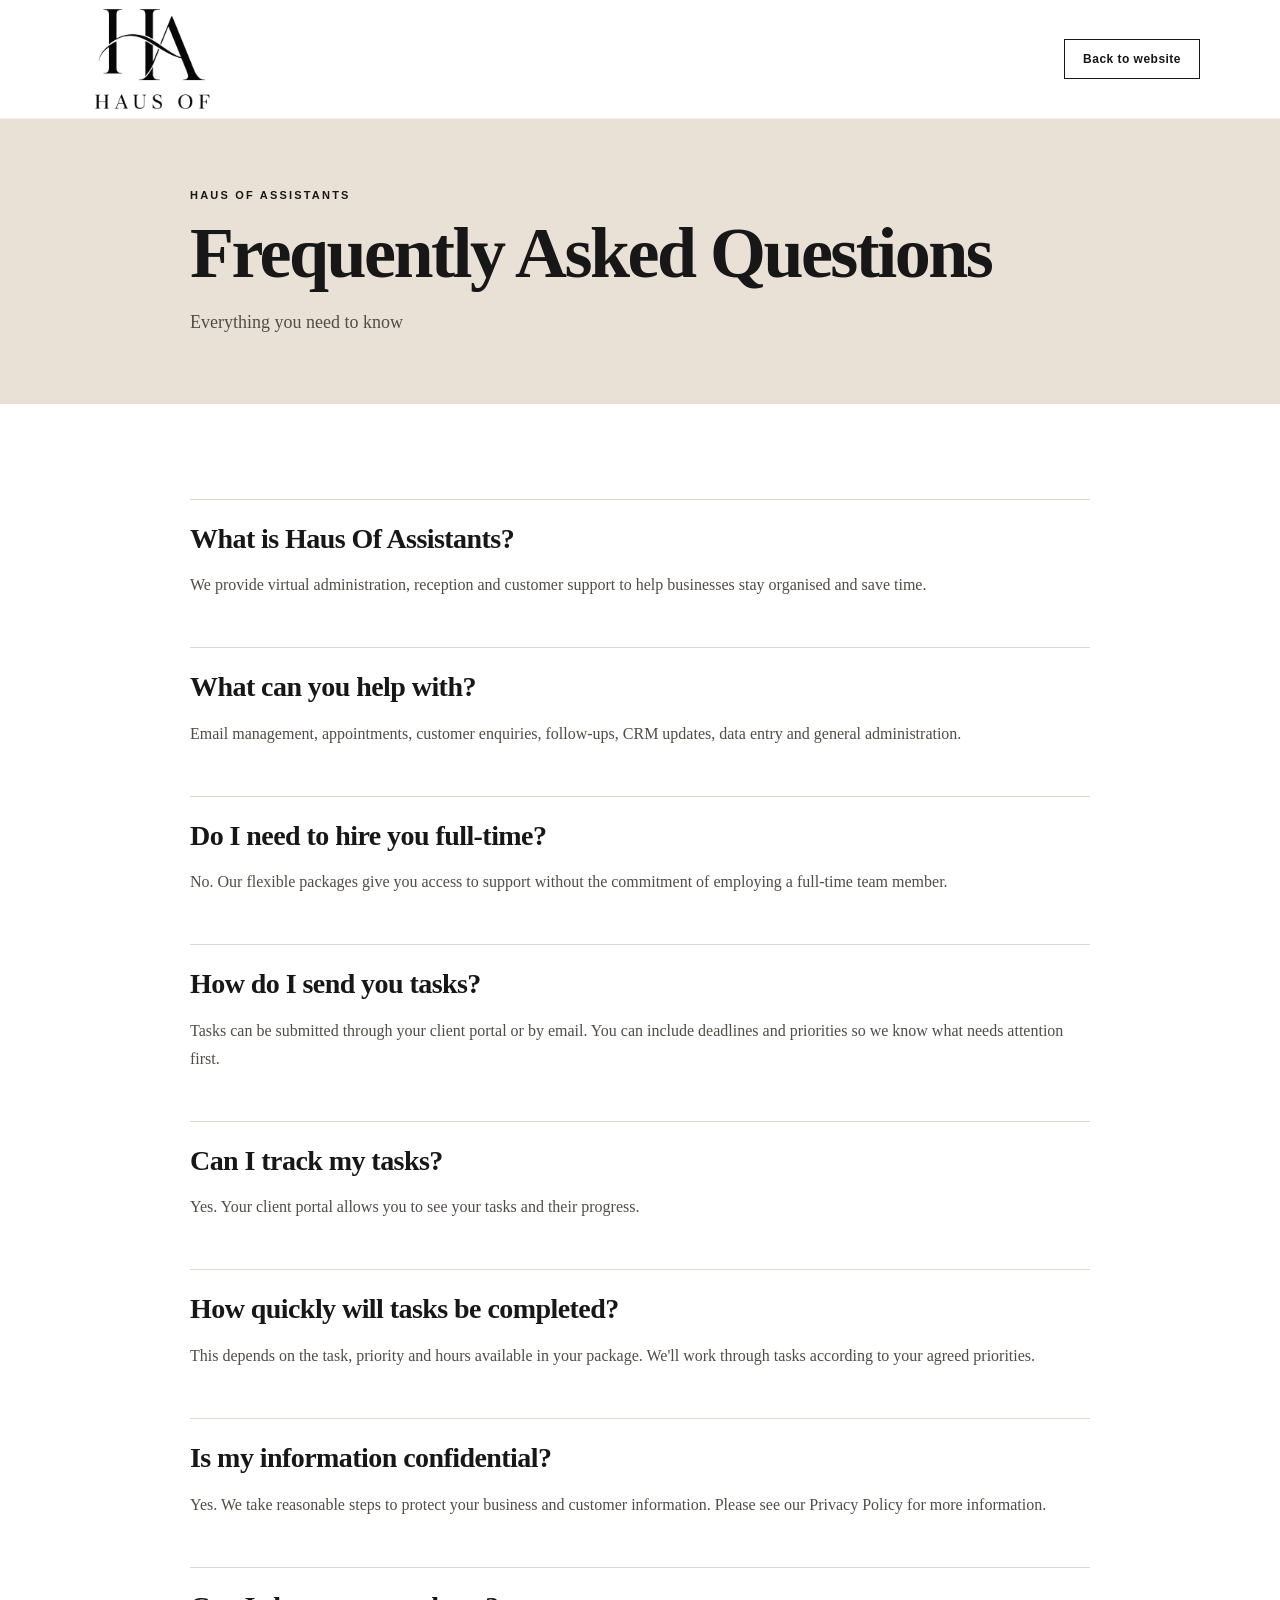
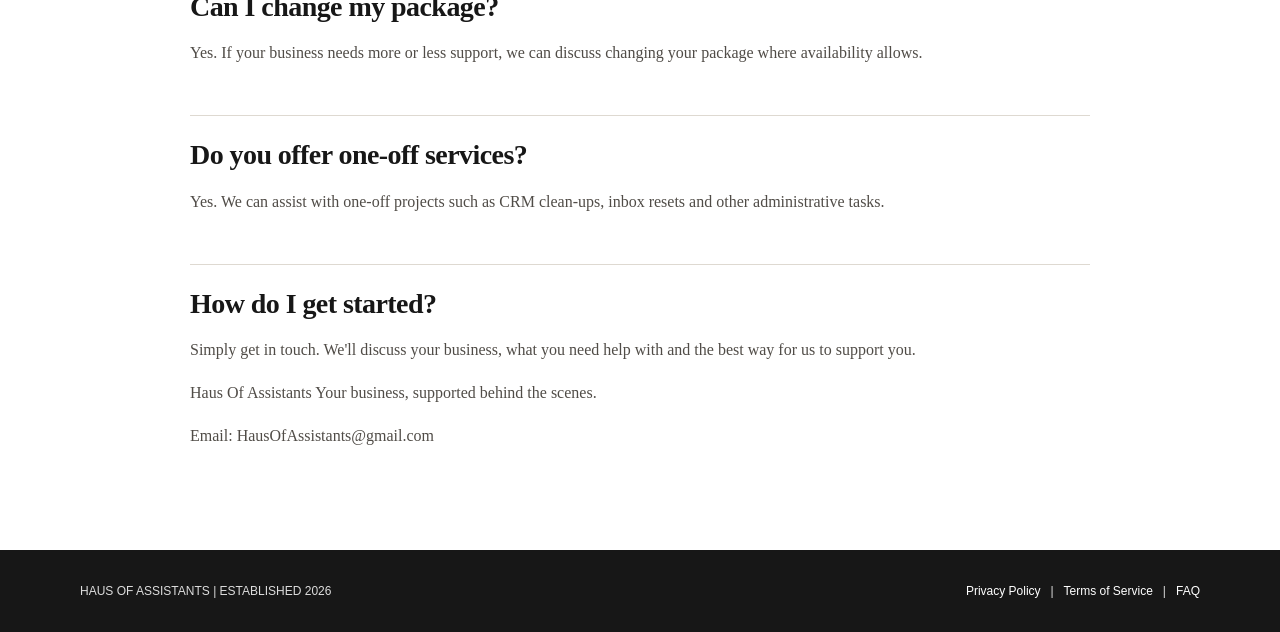
==== faq.html @ e22da309 "Add files via upload" ====
<!doctype html><html lang="en"><head><meta charset="utf-8"><meta name="viewport" content="width=device-width,initial-scale=1"><title>Frequently Asked Questions | Haus Of Assistants</title><style>
:root{--ink:#171717;--paper:#fff;--beige:#e9e1d5;--warm:#f7f3ed;--muted:#6d6963;--line:#ded9d1}*{box-sizing:border-box}body{margin:0;font-family:Georgia,"Times New Roman",serif;color:var(--ink);background:var(--paper);line-height:1.75}a{color:inherit}.top{background:#fff;border-bottom:1px solid #eee}.nav{width:min(1120px,92%);height:118px;margin:auto;display:flex;align-items:center;justify-content:space-between}.nav img{width:145px;height:100px;object-fit:contain;display:block}.btn{padding:12px 18px;border:1px solid var(--ink);text-decoration:none;font:700 12px Arial,sans-serif;letter-spacing:.04em}.hero{background:var(--beige);padding:70px 0 65px}.heroin,.wrap{width:min(900px,90%);margin:auto}.eyebrow{text-transform:uppercase;letter-spacing:.2em;font:700 11px Arial,sans-serif;margin-bottom:16px}.hero h1{font-size:clamp(46px,7vw,72px);line-height:1;margin:0 0 18px;letter-spacing:-.035em}.hero p{font-size:18px;color:#514d47;margin:0;max-width:650px}.wrap{padding:65px 0 85px}.wrap>p{color:#504c47;margin:0 0 15px}.wrap h2{font-size:28px;line-height:1.2;margin:48px 0 16px;padding-top:22px;border-top:1px solid var(--line);letter-spacing:-.02em}.wrap h2:first-of-type{margin-top:30px}.wrap ul{color:#504c47;padding-left:22px}.wrap strong{color:var(--ink)}footer{background:var(--ink);color:#ddd;padding:34px 0}.foot{width:min(1120px,92%);margin:auto;display:flex;justify-content:space-between;gap:20px;flex-wrap:wrap;font:12px Arial,sans-serif}.foot a{color:#fff;text-decoration:none}.foot a:hover{text-decoration:underline}@media(max-width:700px){.nav{height:92px}.nav img{width:110px;height:78px}.hero{padding:50px 0}.wrap{padding-top:45px}.wrap h2{font-size:24px}}
</style></head><body><div class="top"><div class="nav"><a href="index.html"><img src="haus-monogram.png" alt="Haus Of Assistants"></a><a class="btn" href="index.html">Back to website</a></div></div><header class="hero"><div class="heroin"><div class="eyebrow">Haus Of Assistants</div><h1>Frequently Asked Questions</h1><p>Everything you need to know</p></div></header><main class="wrap"><h2>What is Haus Of Assistants?</h2><p>We provide virtual administration, reception and customer support to help businesses stay organised and save time.</p><h2>What can you help with?</h2><p>Email management, appointments, customer enquiries, follow-ups, CRM updates, data entry and general administration.</p><h2>Do I need to hire you full-time?</h2><p>No. Our flexible packages give you access to support without the commitment of employing a full-time team member.</p><h2>How do I send you tasks?</h2><p>Tasks can be submitted through your client portal or by email. You can include deadlines and priorities so we know what needs attention first.</p><h2>Can I track my tasks?</h2><p>Yes. Your client portal allows you to see your tasks and their progress.</p><h2>How quickly will tasks be completed?</h2><p>This depends on the task, priority and hours available in your package. We&#x27;ll work through tasks according to your agreed priorities.</p><h2>Is my information confidential?</h2><p>Yes. We take reasonable steps to protect your business and customer information. Please see our Privacy Policy for more information.</p><h2>Can I change my package?</h2><p>Yes. If your business needs more or less support, we can discuss changing your package where availability allows.</p><h2>Do you offer one-off services?</h2><p>Yes. We can assist with one-off projects such as CRM clean-ups, inbox resets and other administrative tasks.</p><h2>How do I get started?</h2><p>Simply get in touch. We&#x27;ll discuss your business, what you need help with and the best way for us to support you.</p><p>Haus Of Assistants
Your business, supported behind the scenes.</p><p>Email: HausOfAssistants@gmail.com</p></main><footer><div class="foot"><div>HAUS OF ASSISTANTS | ESTABLISHED 2026</div><div><a href="privacy.html">Privacy Policy</a> &nbsp; | &nbsp; <a href="terms.html">Terms of Service</a> &nbsp; | &nbsp; <a href="faq.html">FAQ</a></div></div></footer></body></html>
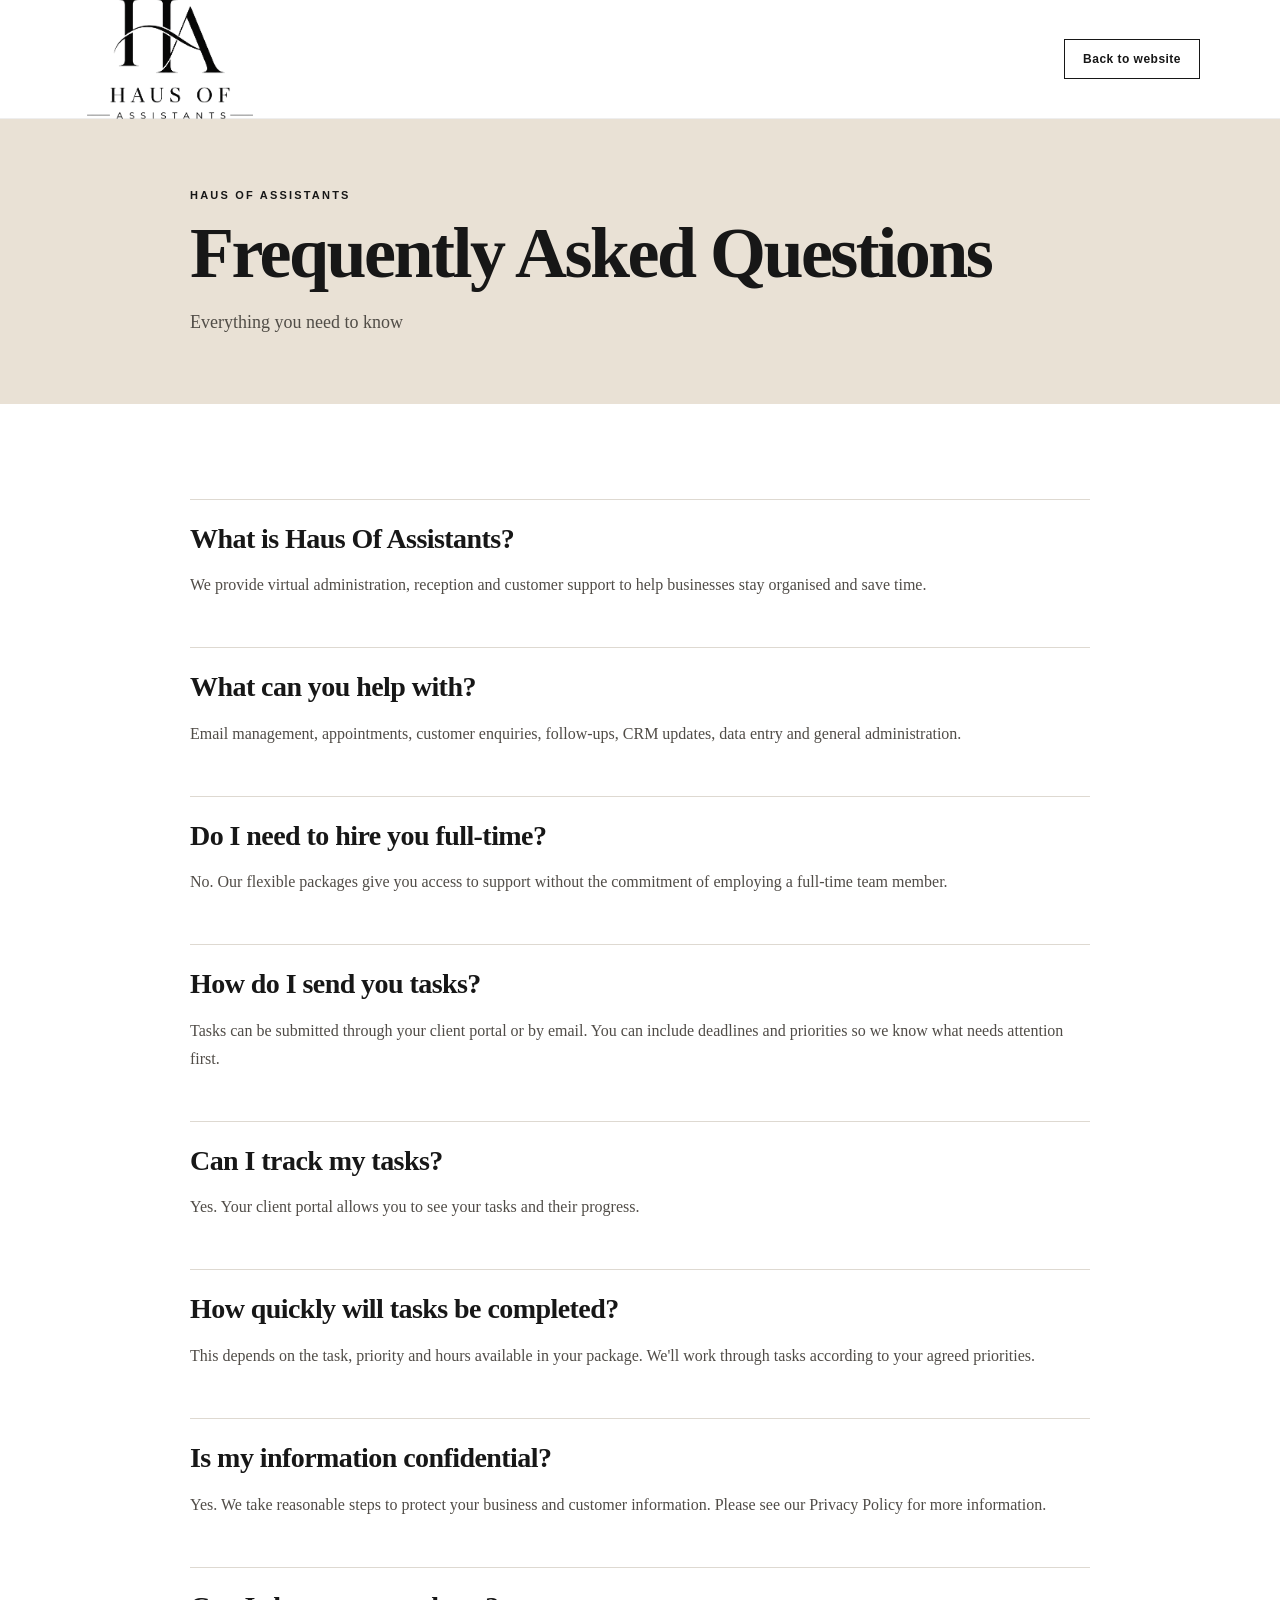
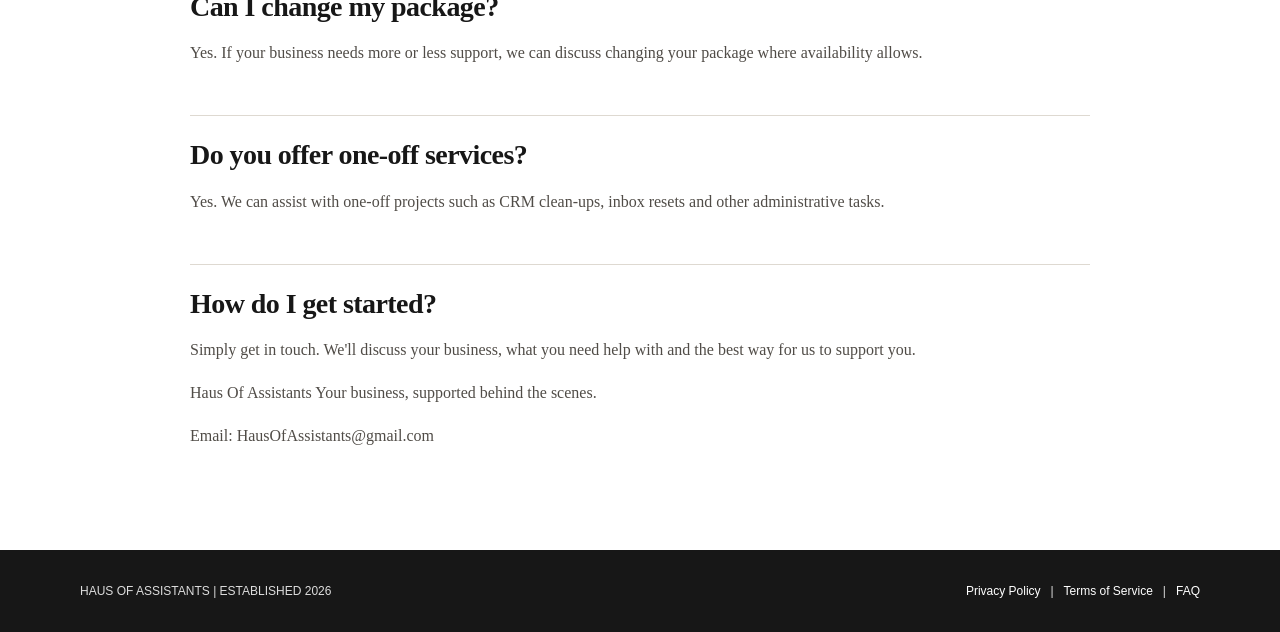
==== commit a8a221c6: "Add files via upload" ====
--- a/faq.html
+++ b/faq.html
@@ -1,4 +1,4 @@
 <!doctype html><html lang="en"><head><meta charset="utf-8"><meta name="viewport" content="width=device-width,initial-scale=1"><title>Frequently Asked Questions | Haus Of Assistants</title><style>
-:root{--ink:#171717;--paper:#fff;--beige:#e9e1d5;--warm:#f7f3ed;--muted:#6d6963;--line:#ded9d1}*{box-sizing:border-box}body{margin:0;font-family:Georgia,"Times New Roman",serif;color:var(--ink);background:var(--paper);line-height:1.75}a{color:inherit}.top{background:#fff;border-bottom:1px solid #eee}.nav{width:min(1120px,92%);height:118px;margin:auto;display:flex;align-items:center;justify-content:space-between}.nav img{width:145px;height:100px;object-fit:contain;display:block}.btn{padding:12px 18px;border:1px solid var(--ink);text-decoration:none;font:700 12px Arial,sans-serif;letter-spacing:.04em}.hero{background:var(--beige);padding:70px 0 65px}.heroin,.wrap{width:min(900px,90%);margin:auto}.eyebrow{text-transform:uppercase;letter-spacing:.2em;font:700 11px Arial,sans-serif;margin-bottom:16px}.hero h1{font-size:clamp(46px,7vw,72px);line-height:1;margin:0 0 18px;letter-spacing:-.035em}.hero p{font-size:18px;color:#514d47;margin:0;max-width:650px}.wrap{padding:65px 0 85px}.wrap>p{color:#504c47;margin:0 0 15px}.wrap h2{font-size:28px;line-height:1.2;margin:48px 0 16px;padding-top:22px;border-top:1px solid var(--line);letter-spacing:-.02em}.wrap h2:first-of-type{margin-top:30px}.wrap ul{color:#504c47;padding-left:22px}.wrap strong{color:var(--ink)}footer{background:var(--ink);color:#ddd;padding:34px 0}.foot{width:min(1120px,92%);margin:auto;display:flex;justify-content:space-between;gap:20px;flex-wrap:wrap;font:12px Arial,sans-serif}.foot a{color:#fff;text-decoration:none}.foot a:hover{text-decoration:underline}@media(max-width:700px){.nav{height:92px}.nav img{width:110px;height:78px}.hero{padding:50px 0}.wrap{padding-top:45px}.wrap h2{font-size:24px}}
+:root{--ink:#171717;--paper:#fff;--beige:#e9e1d5;--warm:#f7f3ed;--muted:#6d6963;--line:#ded9d1}*{box-sizing:border-box}body{margin:0;font-family:Georgia,"Times New Roman",serif;color:var(--ink);background:var(--paper);line-height:1.75}a{color:inherit}.top{background:#fff;border-bottom:1px solid #eee}.nav{width:min(1120px,92%);height:118px;margin:auto;display:flex;align-items:center;justify-content:space-between}.nav img{width:180px;height:140px;object-fit:contain;display:block}.btn{padding:12px 18px;border:1px solid var(--ink);text-decoration:none;font:700 12px Arial,sans-serif;letter-spacing:.04em}.hero{background:var(--beige);padding:70px 0 65px}.heroin,.wrap{width:min(900px,90%);margin:auto}.eyebrow{text-transform:uppercase;letter-spacing:.2em;font:700 11px Arial,sans-serif;margin-bottom:16px}.hero h1{font-size:clamp(46px,7vw,72px);line-height:1;margin:0 0 18px;letter-spacing:-.035em}.hero p{font-size:18px;color:#514d47;margin:0;max-width:650px}.wrap{padding:65px 0 85px}.wrap>p{color:#504c47;margin:0 0 15px}.wrap h2{font-size:28px;line-height:1.2;margin:48px 0 16px;padding-top:22px;border-top:1px solid var(--line);letter-spacing:-.02em}.wrap h2:first-of-type{margin-top:30px}.wrap ul{color:#504c47;padding-left:22px}.wrap strong{color:var(--ink)}footer{background:var(--ink);color:#ddd;padding:34px 0}.foot{width:min(1120px,92%);margin:auto;display:flex;justify-content:space-between;gap:20px;flex-wrap:wrap;font:12px Arial,sans-serif}.foot a{color:#fff;text-decoration:none}.foot a:hover{text-decoration:underline}@media(max-width:700px){.nav{height:92px}.nav img{width:130px;height:102px}.hero{padding:50px 0}.wrap{padding-top:45px}.wrap h2{font-size:24px}}
 </style></head><body><div class="top"><div class="nav"><a href="index.html"><img src="haus-monogram.png" alt="Haus Of Assistants"></a><a class="btn" href="index.html">Back to website</a></div></div><header class="hero"><div class="heroin"><div class="eyebrow">Haus Of Assistants</div><h1>Frequently Asked Questions</h1><p>Everything you need to know</p></div></header><main class="wrap"><h2>What is Haus Of Assistants?</h2><p>We provide virtual administration, reception and customer support to help businesses stay organised and save time.</p><h2>What can you help with?</h2><p>Email management, appointments, customer enquiries, follow-ups, CRM updates, data entry and general administration.</p><h2>Do I need to hire you full-time?</h2><p>No. Our flexible packages give you access to support without the commitment of employing a full-time team member.</p><h2>How do I send you tasks?</h2><p>Tasks can be submitted through your client portal or by email. You can include deadlines and priorities so we know what needs attention first.</p><h2>Can I track my tasks?</h2><p>Yes. Your client portal allows you to see your tasks and their progress.</p><h2>How quickly will tasks be completed?</h2><p>This depends on the task, priority and hours available in your package. We&#x27;ll work through tasks according to your agreed priorities.</p><h2>Is my information confidential?</h2><p>Yes. We take reasonable steps to protect your business and customer information. Please see our Privacy Policy for more information.</p><h2>Can I change my package?</h2><p>Yes. If your business needs more or less support, we can discuss changing your package where availability allows.</p><h2>Do you offer one-off services?</h2><p>Yes. We can assist with one-off projects such as CRM clean-ups, inbox resets and other administrative tasks.</p><h2>How do I get started?</h2><p>Simply get in touch. We&#x27;ll discuss your business, what you need help with and the best way for us to support you.</p><p>Haus Of Assistants
 Your business, supported behind the scenes.</p><p>Email: HausOfAssistants@gmail.com</p></main><footer><div class="foot"><div>HAUS OF ASSISTANTS | ESTABLISHED 2026</div><div><a href="privacy.html">Privacy Policy</a> &nbsp; | &nbsp; <a href="terms.html">Terms of Service</a> &nbsp; | &nbsp; <a href="faq.html">FAQ</a></div></div></footer></body></html>
